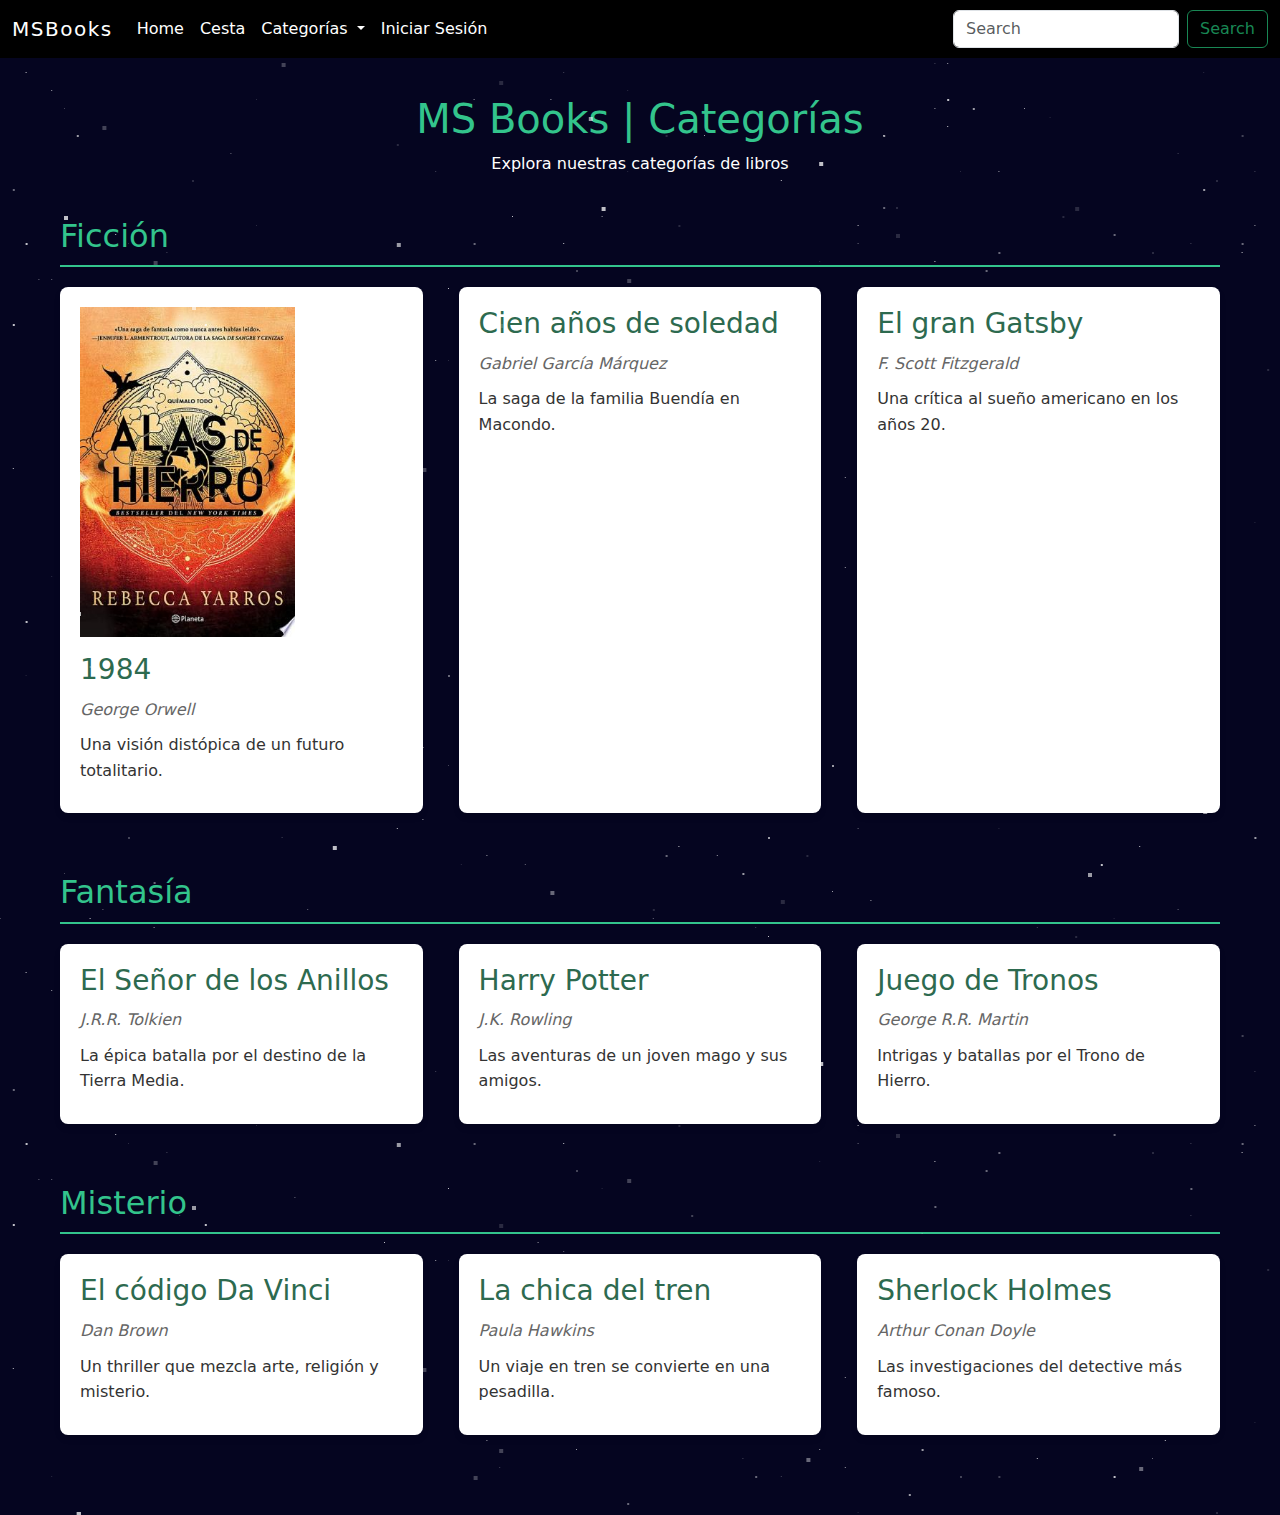
==== DI_TEMA1_Actividad1/categoria.html @ 480e89d0 "V.1.11" ====
<!DOCTYPE html>
<html lang="es">
<head>
    <meta charset="UTF-8">
    <meta name="viewport" content="width=device-width, initial-scale=1.0">
    <title>Librería Online - Categorías</title>
    <link href="https://cdn.jsdelivr.net/npm/bootstrap@5.3.0-alpha1/dist/css/bootstrap.min.css" rel="stylesheet">
    <link rel="stylesheet" href="categoria.css">
</head>
<body>
    <header>
        <nav class="navbar navbar-expand-lg position-fixed col-12">
          <div class="container-fluid">
            <a class="navbar-brand" href="index.html">MSBooks</a>
            <button class="navbar-toggler" type="button" data-bs-toggle="collapse" data-bs-target="#navbarSupportedContent" aria-controls="navbarSupportedContent" aria-expanded="false" aria-label="Toggle navigation">
              <span class="navbar-toggler-icon"></span>
            </button>
            <div class="collapse navbar-collapse" id="navbarSupportedContent">
              <ul class="navbar-nav me-auto mb-2 mb-lg-0">
                <li class="nav-item">
                  <a class="nav-link active" aria-current="page" href="index.html">Home</a>
                </li>
                <li class="nav-item">
                  <a class="nav-link" href="cesta.html">Cesta</a>
                </li>
                <li class="nav-item dropdown">
                  <a class="nav-link dropdown-toggle" href="categoria.html" role="button" data-bs-toggle="dropdown" aria-expanded="false">
                    Categorías
                  </a>
                  <ul class="dropdown-menu">
                    <li><a class="dropdown-item" href="categoria.html">Ficción</a></li>
                    <li><a class="dropdown-item" href="categoria.html">Fantasía</a></li>
                  </ul>
                </li>
                <li class="nav-item">
                  <a class="nav-link" href="login.html">Iniciar Sesión</a>
                </li>
              </ul>
              <form class="d-flex" role="search">
                <input class="form-control me-2" type="search" placeholder="Search" aria-label="Search">
                <button class="btn btn-outline-success" type="submit">Search</button>
              </form>
            </div>
          </div>
        </nav>
    </header>
    <main>
        <div class="header">
            <h1>MS Books | Categorías</h1>
            <p class="subtitle">Explora nuestras categorías de libros</p>
        </div>
        <div class="space-1"></div>
        <div class="space-2"></div>
        <div class="space-3"></div>
        <section class="category">
            <h2 class="category-title">Ficción</h2>
            <div class="books">
                <div class="book">
                    <img src="alas-de-hierro.jfif" alt="" class="col-md-8 col-sm-6 col-8 mb-3">
                    <h3>1984</h3>
                    <p class="author">George Orwell</p>
                    <p>Una visión distópica de un futuro totalitario.</p>
                </div>
                <div class="book">
                    <h3>Cien años de soledad</h3>
                    <p class="author">Gabriel García Márquez</p>
                    <p>La saga de la familia Buendía en Macondo.</p>
                </div>
                <div class="book">
                    <h3>El gran Gatsby</h3>
                    <p class="author">F. Scott Fitzgerald</p>
                    <p>Una crítica al sueño americano en los años 20.</p>
                </div>
            </div>
        </section>

        <section class="category">
            <h2 class="category-title">Fantasía</h2>
            <div class="books">
                <div class="book">
                    <h3>El Señor de los Anillos</h3>
                    <p class="author">J.R.R. Tolkien</p>
                    <p>La épica batalla por el destino de la Tierra Media.</p>
                </div>
                <div class="book">
                    <h3>Harry Potter</h3>
                    <p class="author">J.K. Rowling</p>
                    <p>Las aventuras de un joven mago y sus amigos.</p>
                </div>
                <div class="book">
                    <h3>Juego de Tronos</h3>
                    <p class="author">George R.R. Martin</p>
                    <p>Intrigas y batallas por el Trono de Hierro.</p>
                </div>
            </div>
        </section>

        <section class="category">
            <h2 class="category-title">Misterio</h2>
            <div class="books">
                <div class="book">
                    <h3>El código Da Vinci</h3>
                    <p class="author">Dan Brown</p>
                    <p>Un thriller que mezcla arte, religión y misterio.</p>
                </div>
                <div class="book">
                    <h3>La chica del tren</h3>
                    <p class="author">Paula Hawkins</p>
                    <p>Un viaje en tren se convierte en una pesadilla.</p>
                </div>
                <div class="book">
                    <h3>Sherlock Holmes</h3>
                    <p class="author">Arthur Conan Doyle</p>
                    <p>Las investigaciones del detective más famoso.</p>
                </div>
            </div>
        </section>
    </main>

    <script src="lluvia-estrellas.js"></script>
</body>
</html>
---- DI_TEMA1_Actividad1/categoria.css ----
body {
    font-family: system-ui, -apple-system, BlinkMacSystemFont, 'Segoe UI', Roboto, Oxygen, Ubuntu, Cantarell, 'Open Sans', 'Helvetica Neue', sans-serif;
    line-height: 1.6;
    color: #333;
    max-width: 1200px;
    margin: 0 auto;
    padding: 20px;
    background-color: rgb(5, 5, 32);
}
.header {
    text-align: center;
    margin-bottom: 40px;
}

header{
    position: fixed;
    z-index: 9;
    top: 0;
    left: 0;
}

main{
    margin-top: 75px;
}

nav{
    background-color: rgb(0, 0, 0);
}

nav a, nav span{
    color: white !important;
}

.navbar-brand{
    letter-spacing: 1.5px;
}

.nav-link:hover{
    color: #33c48c !important;
}

.navbar-toggler{
    background-color: #33c48c;
}

.navbar-toggler:hover{
    box-shadow: 2px 2px 2px white;
    border: 1px solid white;
}

.navbar-toggler:active{
    background-color: white;
}

.dropdown-item{
    color: black !important;
}

.subtitle{
    color: white;
}

.space-1, .space-2, .space-3{
    width: var(--size);
    height: var(--size);
    background: #fff;
    box-shadow: var(--space-layer);
    position: absolute;
    top: 0;
    left: 0;
    opacity: 75%;
    animation: moveStars var(--duration) linear infinite;
}

@keyframes moveStars{
    from{
        transform: translateY(0);
    }

    to{
        transform: translateY(-100vh);
    }
}

h1 {
    color: #33c48c;
}
.category {
    margin-bottom: 40px;
}
.category-title {
    color: #33c48c;
    border-bottom: 2px solid #33c48c;
    padding-bottom: 10px;
    margin-bottom: 20px;
}
.books {
    display: flex;
    justify-content: space-between;
    flex-wrap: wrap;
}
.book {
    background-color: white;
    border-radius: 8px;
    padding: 20px;
    width: calc(33% - 20px);
    margin-bottom: 20px;
    box-shadow: 0 4px 6px rgba(0, 0, 0, 0.1);
    transition: transform 0.3s ease;
}
.book:hover {
    transform: translateY(-5px);
}
.book h3 {
    color: #2d6a4f;
    margin-top: 0;
}
.book p {
    margin: 10px 0;
}
.book .author {
    font-style: italic;
    color: #666;
}
@media (max-width: 768px) {
    .book {
        width: calc(50% - 20px);
    }
}
@media (max-width: 480px) {
    .book {
        width: 100%;
    }
}
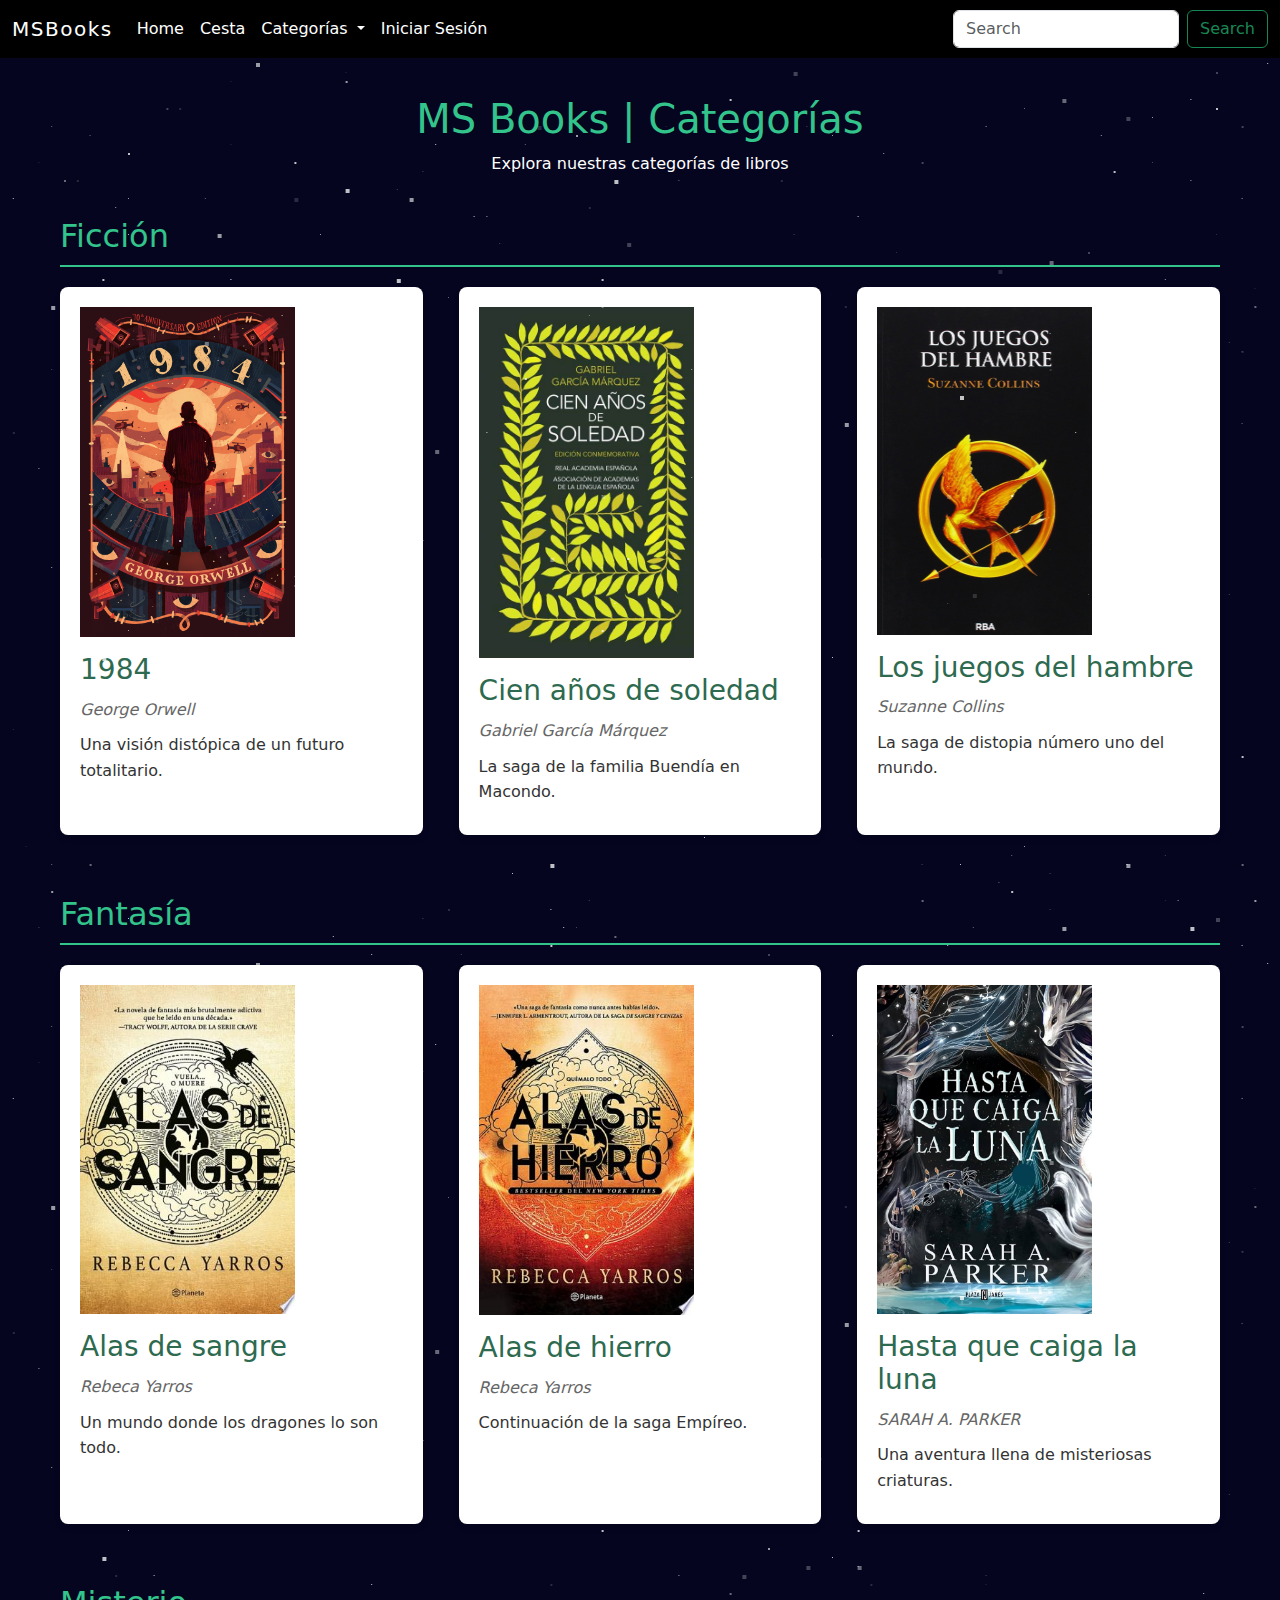
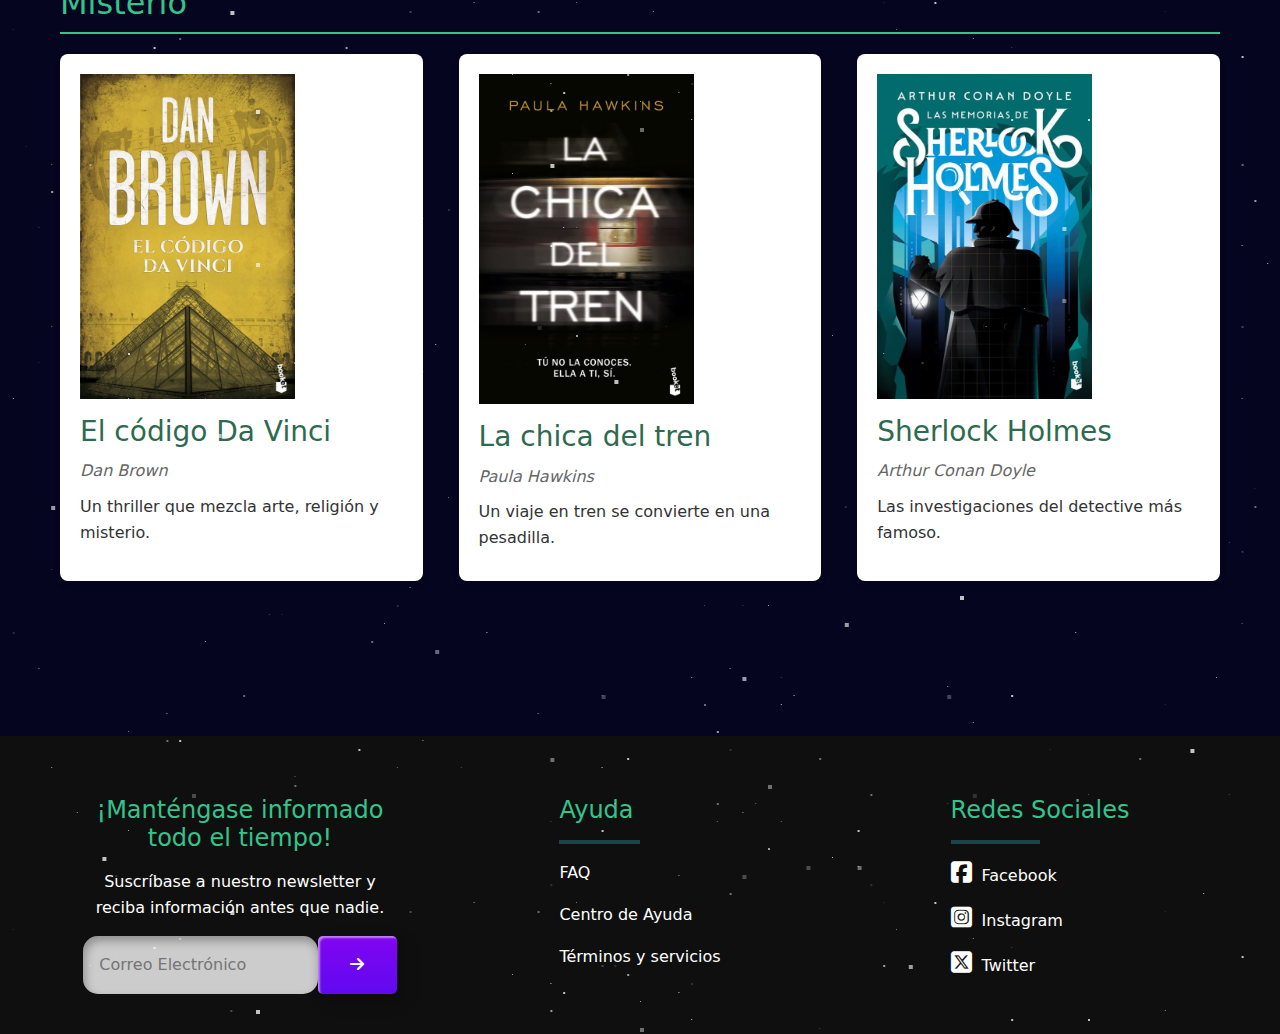
==== commit dab6885f: "V.1.12" ====
--- a/DI_TEMA1_Actividad1/categoria.html
+++ b/DI_TEMA1_Actividad1/categoria.html
@@ -5,6 +5,7 @@
     <meta name="viewport" content="width=device-width, initial-scale=1.0">
     <title>Librería Online - Categorías</title>
     <link href="https://cdn.jsdelivr.net/npm/bootstrap@5.3.0-alpha1/dist/css/bootstrap.min.css" rel="stylesheet">
+    <link rel="stylesheet" href="https://cdnjs.cloudflare.com/ajax/libs/font-awesome/6.6.0/css/all.min.css">
     <link rel="stylesheet" href="categoria.css">
 </head>
 <body>
@@ -56,20 +57,22 @@
             <h2 class="category-title">Ficción</h2>
             <div class="books">
                 <div class="book">
-                    <img src="alas-de-hierro.jfif" alt="" class="col-md-8 col-sm-6 col-8 mb-3">
+                    <img src="categorias-img1.png" alt="" class="col-md-8 col-sm-6 col-8 mb-3">
                     <h3>1984</h3>
                     <p class="author">George Orwell</p>
                     <p>Una visión distópica de un futuro totalitario.</p>
                 </div>
                 <div class="book">
+                    <img src="categorias-img2.jpg" alt="" class="col-md-8 col-sm-6 col-8 mb-3">
                     <h3>Cien años de soledad</h3>
                     <p class="author">Gabriel García Márquez</p>
                     <p>La saga de la familia Buendía en Macondo.</p>
                 </div>
                 <div class="book">
-                    <h3>El gran Gatsby</h3>
-                    <p class="author">F. Scott Fitzgerald</p>
-                    <p>Una crítica al sueño americano en los años 20.</p>
+                    <img src="categorias-img3.jpg" alt="" class="col-md-8 col-sm-6 col-8 mb-3">
+                    <h3>Los juegos del hambre</h3>
+                    <p class="author">Suzanne Collins</p>
+                    <p>La saga de distopia número uno del mundo.</p>
                 </div>
             </div>
         </section>
@@ -78,19 +81,22 @@
             <h2 class="category-title">Fantasía</h2>
             <div class="books">
                 <div class="book">
-                    <h3>El Señor de los Anillos</h3>
-                    <p class="author">J.R.R. Tolkien</p>
-                    <p>La épica batalla por el destino de la Tierra Media.</p>
+                    <img src="alas-de-sangre.jfif" alt="" class="col-md-8 col-sm-6 col-8 mb-3">
+                    <h3>Alas de sangre</h3>
+                    <p class="author">Rebeca Yarros</p>
+                    <p>Un mundo donde los dragones lo son todo.</p>
                 </div>
                 <div class="book">
-                    <h3>Harry Potter</h3>
-                    <p class="author">J.K. Rowling</p>
-                    <p>Las aventuras de un joven mago y sus amigos.</p>
+                    <img src="alas-de-hierro.jfif" alt="" class="col-md-8 col-sm-6 col-8 mb-3">
+                    <h3>Alas de hierro</h3>
+                    <p class="author">Rebeca Yarros</p>
+                    <p>Continuación de la saga Empíreo.</p>
                 </div>
                 <div class="book">
-                    <h3>Juego de Tronos</h3>
-                    <p class="author">George R.R. Martin</p>
-                    <p>Intrigas y batallas por el Trono de Hierro.</p>
+                    <img src="portada-libro2.jpg" alt="" class="col-md-8 col-sm-6 col-8 mb-3">
+                    <h3>Hasta que caiga la luna</h3>
+                    <p class="author">SARAH A. PARKER</p>
+                    <p>Una aventura llena de misteriosas criaturas.</p>
                 </div>
             </div>
         </section>
@@ -99,16 +105,19 @@
             <h2 class="category-title">Misterio</h2>
             <div class="books">
                 <div class="book">
+                    <img src="categorias-img4.webp" alt="" class="col-md-8 col-sm-6 col-8 mb-3">
                     <h3>El código Da Vinci</h3>
                     <p class="author">Dan Brown</p>
                     <p>Un thriller que mezcla arte, religión y misterio.</p>
                 </div>
                 <div class="book">
+                    <img src="categorias-img5.webp" alt="" class="col-md-8 col-sm-6 col-8 mb-3">
                     <h3>La chica del tren</h3>
                     <p class="author">Paula Hawkins</p>
                     <p>Un viaje en tren se convierte en una pesadilla.</p>
                 </div>
                 <div class="book">
+                    <img src="categorias-img6.webp" alt="" class="col-md-8 col-sm-6 col-8 mb-3">
                     <h3>Sherlock Holmes</h3>
                     <p class="author">Arthur Conan Doyle</p>
                     <p>Las investigaciones del detective más famoso.</p>
@@ -116,7 +125,43 @@
             </div>
         </section>
     </main>
-
+    <footer>
+      <div id="footer" class="row justify-content-center w-100 col-12 m-0">
+        <div id="newsletter" class="col-md-4 col-10 d-flex flex-column align-items-center">
+          <div id="newsletter-info">
+            <h4 class="text-center col-10 pb-3 m-auto">¡Manténgase informado todo el tiempo!</h4>
+            <p class="text-center col-10 m-auto pb-3">Suscríbase a nuestro newsletter y reciba información antes que nadie.</p>
+            <form action="" class="text-center d-flex justify-content-center col-10 m-auto">
+              <input type="email" name="Email" placeholder="Correo Electrónico" class="col-9">
+              <button type="submit" class="custom-btn btn-1" class="col-3">
+                <i class="fa-solid fa-arrow-right"></i>
+              </button>
+            </form>
+          </div>
+        </div>
+        <div id="help" class="col-md-4 col-sm-6 col-10 d-flex flex-column align-items-center">
+          <div id="help-info">
+            <h4>Ayuda</h4>
+            <hr>
+            <p>FAQ</p>
+            <p>Centro de Ayuda</p>
+            <p>Términos y servicios</p>
+          </div>
+        </div>
+        <div id="RRSS" class="col-md-4 col-sm-6 col-10 d-flex flex-column align-items-center">
+          <div id="rrss-info">
+            <h4>Redes Sociales</h4>
+            <hr>
+            <p><i class="fa-brands fa-square-facebook"></i>Facebook</p>
+            <p><i class="fa-brands fa-square-instagram"></i>Instagram</p>
+            <p><i class="fa-brands fa-square-x-twitter"></i>Twitter</p>
+          </div>
+        </div>
+      </div>
+    </footer>
+    <script src="https://code.jquery.com/jquery-3.2.1.slim.min.js"></script>
+    <script src="https://maxcdn.bootstrapcdn.com/bootstrap/4.0.0/js/bootstrap.min.js"></script>
+    <script src="https://cdn.jsdelivr.net/npm/bootstrap@5.3.0-alpha1/dist/js/bootstrap.bundle.min.js"></script>
     <script src="lluvia-estrellas.js"></script>
 </body>
 </html>--- a/DI_TEMA1_Actividad1/categoria.css
+++ b/DI_TEMA1_Actividad1/categoria.css
@@ -2,9 +2,6 @@
     font-family: system-ui, -apple-system, BlinkMacSystemFont, 'Segoe UI', Roboto, Oxygen, Ubuntu, Cantarell, 'Open Sans', 'Helvetica Neue', sans-serif;
     line-height: 1.6;
     color: #333;
-    max-width: 1200px;
-    margin: 0 auto;
-    padding: 20px;
     background-color: rgb(5, 5, 32);
 }
 .header {
@@ -21,6 +18,9 @@
 
 main{
     margin-top: 75px;
+    padding: 20px;
+    max-width: 1200px;
+    margin: 75px auto;
 }
 
 nav{
@@ -122,6 +122,125 @@
     font-style: italic;
     color: #666;
 }
+
+/* FOOTER */
+
+#footer{
+    margin: 0px !important;
+    height: auto;
+    background-color: rgb(15, 15, 15);
+    padding: 40px;
+    color: white;
+  }
+  
+  #newsletter, #help, #RRSS{
+    margin-top: 20px;
+  }
+  
+  #footer form{
+    border-radius: 10px;
+  }
+  
+  #footer input, #footer button{
+    padding: 10px;
+    border: none;
+  }
+  
+  #newsletter{
+    height: 100%;
+  }
+  
+  #newsletter-info{
+    height: 50%;
+  }
+  
+  #newsletter img{
+    width: 100%;
+    max-height: 350px;
+  }
+  
+  #footer input {
+    border: none;
+    outline: none;
+    border-radius: 15px;
+    padding: 1em;
+    background-color: #ccc;
+    box-shadow: inset 2px 5px 10px rgba(0,0,0,0.3);
+    transition: 300ms ease-in-out;
+  }
+  
+  #footer input:focus {
+    background-color: white;
+    transform: scale(1.05);
+    box-shadow: 3px 3px 10px #969696,
+               -3px -3px 10px #ffffff;
+  }
+  
+  #footer h4{
+    color: #33c48c;
+  }
+  
+  .custom-btn {
+    width: 130px;
+    color: #fff;
+    border-radius: 5px;
+    padding: 10px 25px;
+    font-family: 'Lato', sans-serif;
+    font-weight: 500;
+    background: transparent;
+    cursor: pointer;
+    transition: all 0.3s ease;
+    position: relative;
+    display: inline-block;
+    box-shadow: inset 2px 2px 2px 0px rgba(255,255,255,.5),
+      7px 7px 20px 0px rgba(0,0,0,.1),
+      4px 4px 5px 0px rgba(0,0,0,.1);
+    outline: none;
+   }
+   
+   .btn-1 {
+    background: rgb(96,9,240);
+    background: linear-gradient(0deg, rgba(96,9,240,1) 0%, rgba(129,5,240,1) 100%);
+    border: none;
+   }
+   
+   .btn-1:before {
+    height: 0%;
+    width: 2px;
+   }
+   
+   .btn-1:hover {
+    box-shadow: 4px 4px 6px 0 rgba(255,255,255,.5),
+                 -4px -4px 6px 0 rgba(116, 125, 136, .5), 
+       inset -4px -4px 6px 0 rgba(255,255,255,.2),
+       inset 4px 4px 6px 0 rgba(0, 0, 0, .4);
+   }
+  
+   #footer hr{
+    width: 50%;
+    transition: width 0.2s ease-in-out;
+    border: 2px solid #4ce3f7;
+   }
+  
+   #help-info p:hover, #rrss-info p:hover{
+    transform: translate(10px);
+    transition: 0.2s ease-in-out;
+    cursor: pointer;
+   }
+  
+   #help-info:hover hr, #rrss-info:hover hr{
+    width: 100%;
+   }
+  
+   #rrss-info i{
+    font-size: 18pt;
+    margin-right: 10px;
+   }
+  
+   #rrss-info p:hover i{
+    color: #33c48c;
+   }
+
 @media (max-width: 768px) {
     .book {
         width: calc(50% - 20px);
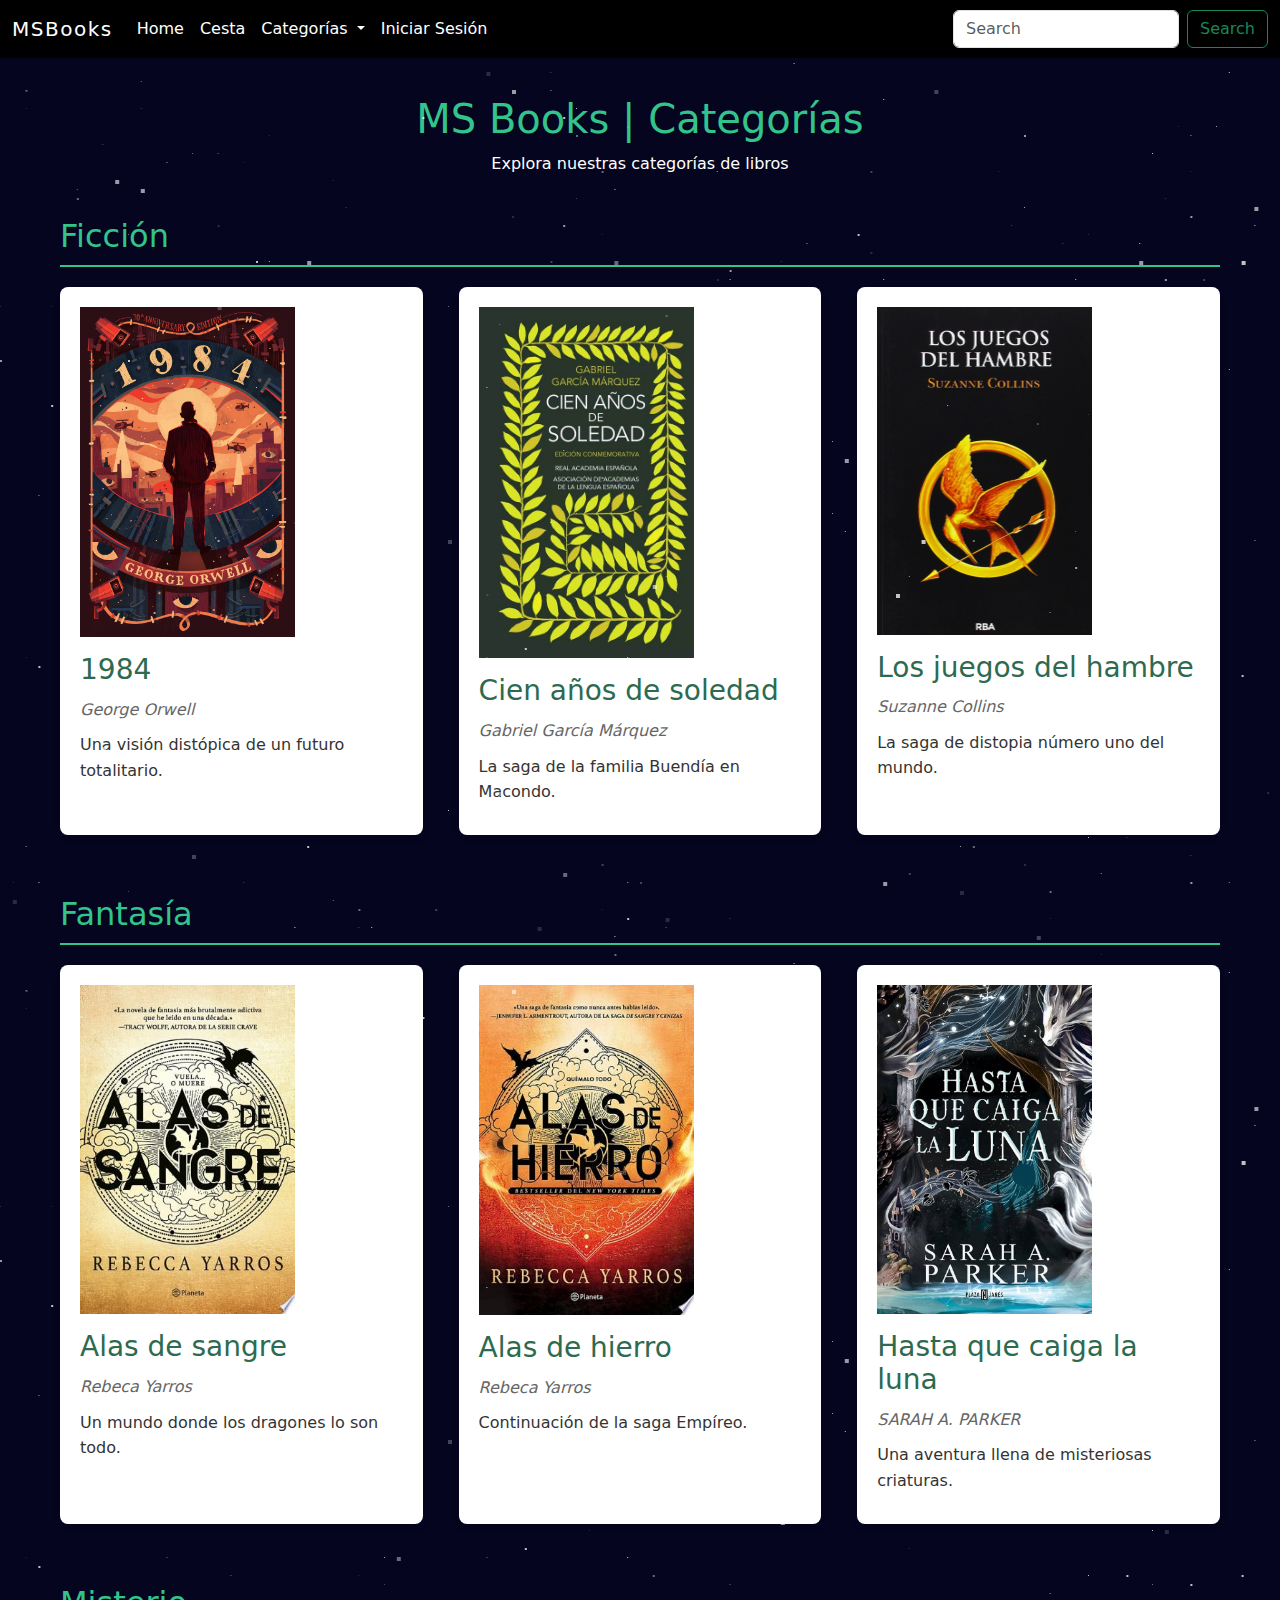
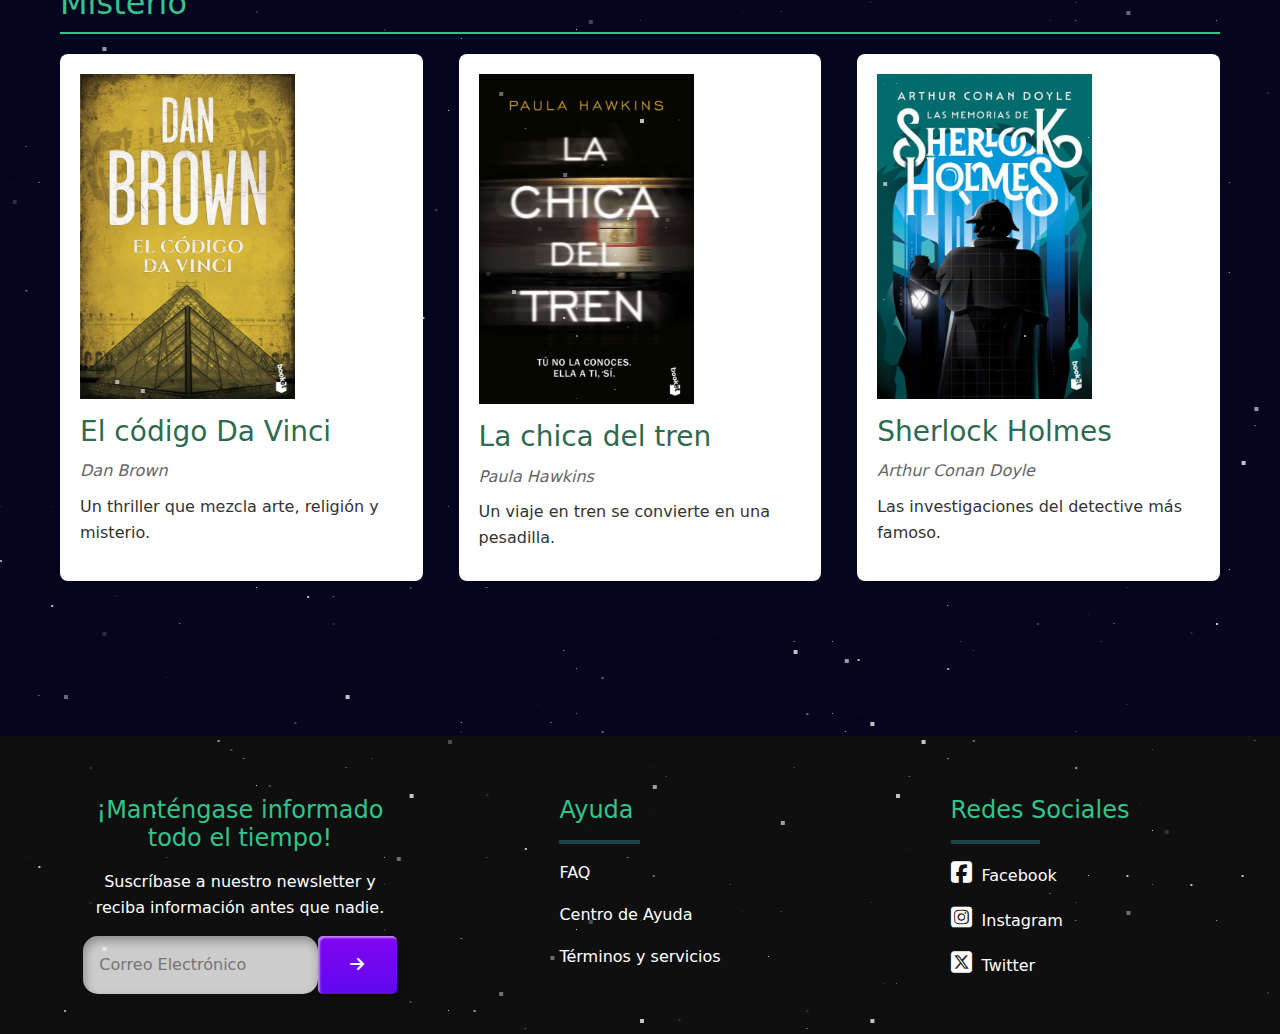
==== commit c20fdb3b: "V.1.14" ====
--- a/DI_TEMA1_Actividad1/categoria.html
+++ b/DI_TEMA1_Actividad1/categoria.html
@@ -3,7 +3,7 @@
 <head>
     <meta charset="UTF-8">
     <meta name="viewport" content="width=device-width, initial-scale=1.0">
-    <title>Librería Online - Categorías</title>
+    <title>MS Books - Categorías</title>
     <link href="https://cdn.jsdelivr.net/npm/bootstrap@5.3.0-alpha1/dist/css/bootstrap.min.css" rel="stylesheet">
     <link rel="stylesheet" href="https://cdnjs.cloudflare.com/ajax/libs/font-awesome/6.6.0/css/all.min.css">
     <link rel="stylesheet" href="categoria.css">
